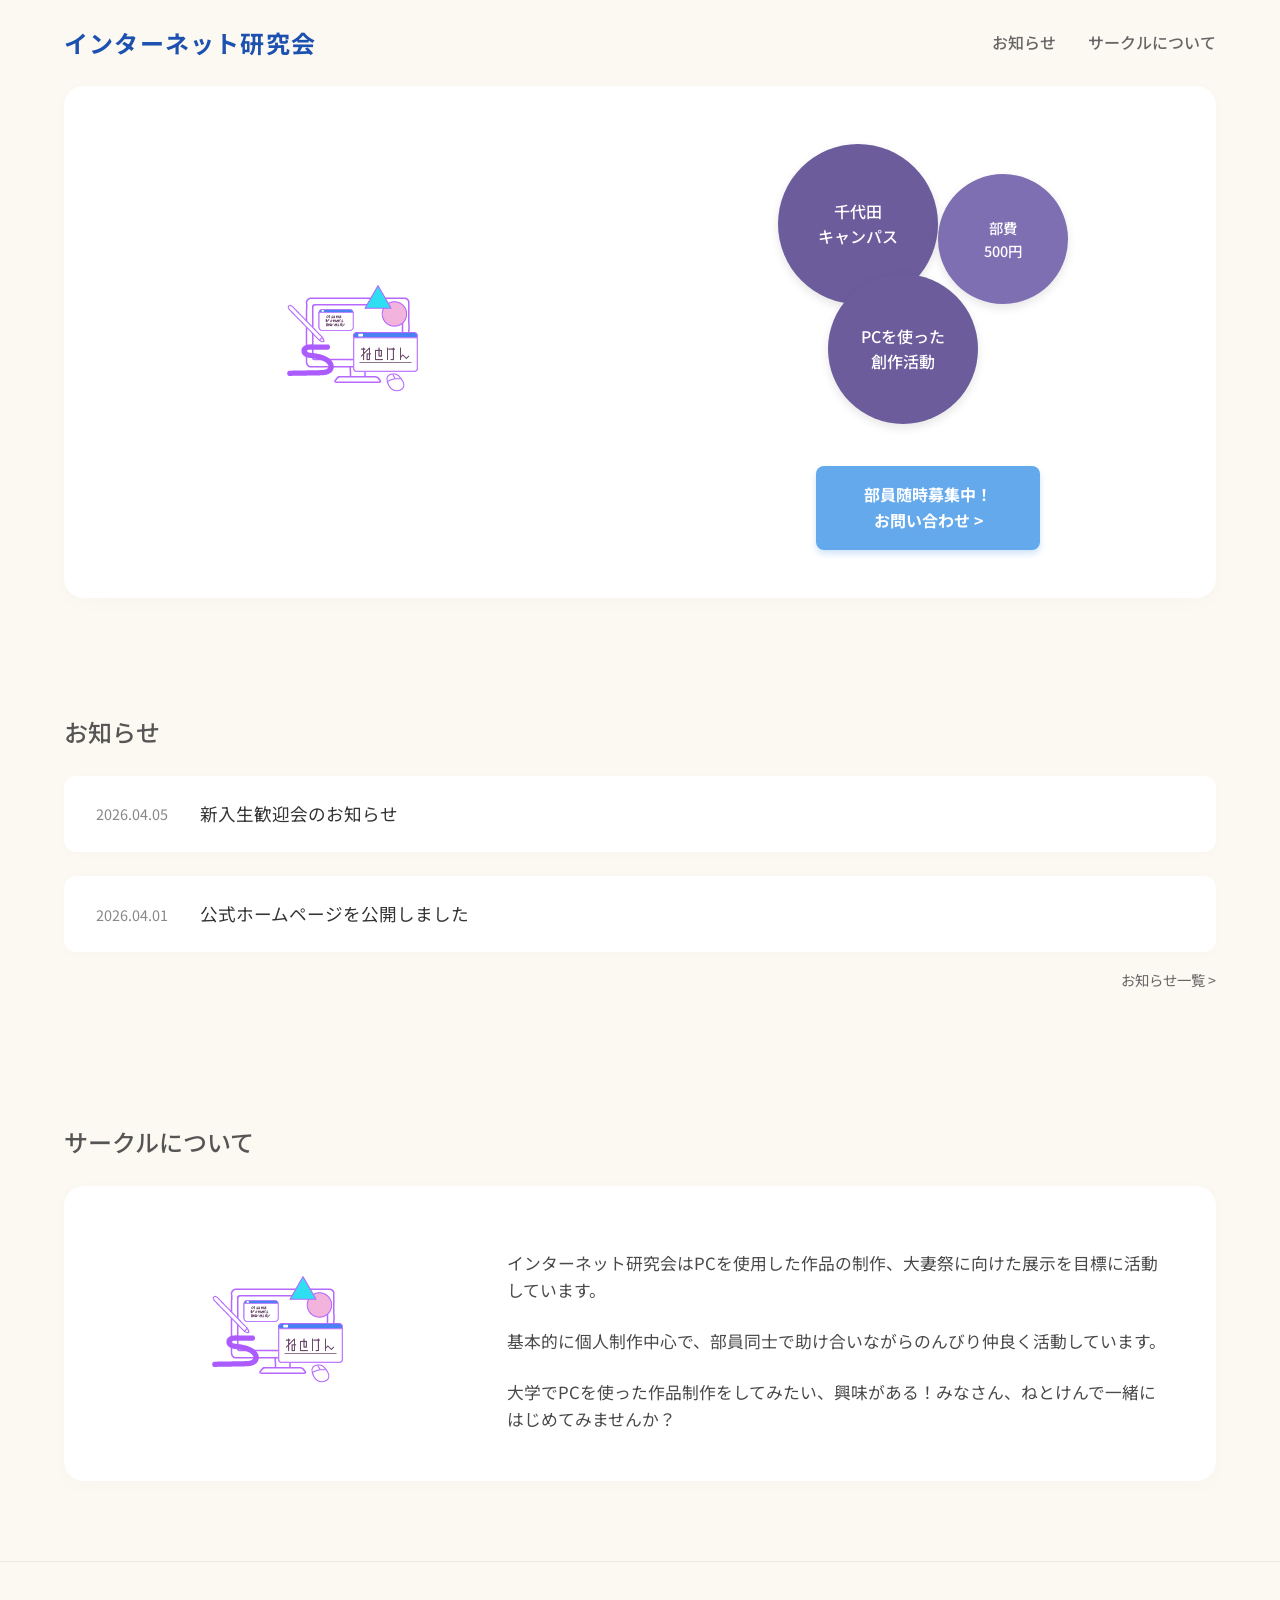
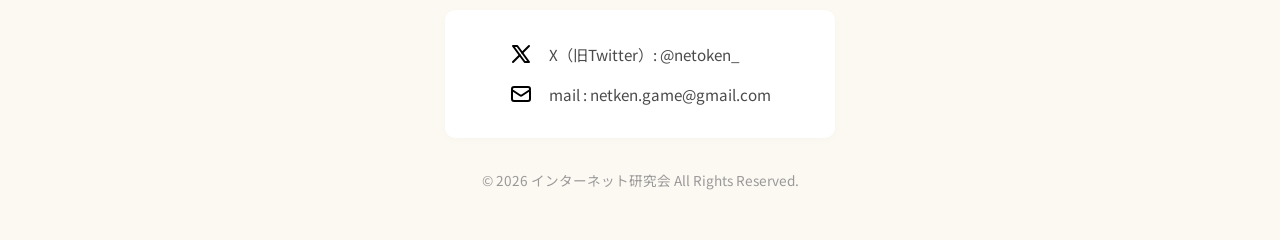
==== index.html @ b16b5ace "Add files via upload" ====
<!DOCTYPE html>
<html lang="ja">
<head>
    <meta charset="UTF-8">
    <meta name="viewport" content="width=device-width, initial-scale=1.0">
    <title>インターネット研究会</title>
    <link rel="stylesheet" href="css/style.css">
</head>
<body>

    <header>
        <div class="logo">インターネット研究会</div>
        <nav class="nav-links">
            <a href="#news">お知らせ</a>
            <a href="#about">サークルについて</a>
        </nav>
    </header>

    <main>
        <!-- Hero Section -->
        <section class="hero">
            <div class="hero-left">
                <img src="img/netken_logo.png" alt="インターネット研究会 イラスト">
            </div>
            <div class="hero-right">
                <div class="circles-container">
                    <div class="circle circle-1">千代田<br>キャンパス</div>
                    <div class="circle circle-2">部費<br>500円</div>
                    <div class="circle circle-3">PCを使った<br>創作活動</div>
                </div>
                <!-- Contact link with mailto -->
                <a href="mailto:netken.game@gmail.com" class="contact-btn">
                    部員随時募集中！<br>
                    お問い合わせ >
                </a>
            </div>
        </section>

        <!-- News Section -->
        <section id="news">
            <h2 class="section-title">お知らせ</h2>
            <div class="news-list">
                <!-- 最新の2つを表示 -->
                <a href="news/article2.html" class="news-item">
                    <div class="news-date">2026.04.05</div>
                    <div class="news-title">新入生歓迎会のお知らせ</div>
                </a>
                <a href="news/article1.html" class="news-item">
                    <div class="news-date">2026.04.01</div>
                    <div class="news-title">公式ホームページを公開しました</div>
                </a>
            </div>
            <div class="news-more">
                <a href="news.html">お知らせ一覧 ></a>
            </div>
        </section>

        <!-- About Section -->
        <section id="about">
            <h2 class="section-title">サークルについて</h2>
            <div class="about-content">
                <div class="about-img">
                    <img src="img/netken_logo.png" alt="サークルについて">
                </div>
                <div class="about-text">
                    <p>インターネット研究会はPCを使用した作品の制作、大妻祭に向けた展示を目標に活動しています。</p>
                    <p>基本的に個人制作中心で、部員同士で助け合いながらのんびり仲良く活動しています。</p>
                    <p>大学でPCを使った作品制作をしてみたい、興味がある！みなさん、ねとけんで一緒にはじめてみませんか？</p>
                </div>
            </div>
        </section>
    </main>

    <footer>
        <div class="footer-inner">
            <a href="https://twitter.com/netoken_" target="_blank" rel="noopener noreferrer" class="footer-contact-item">
                <img src="img/icon_x.svg" alt="X (旧Twitter)">
                <span>X（旧Twitter）: @netoken_</span>
            </a>
            <a href="mailto:netken.game@gmail.com" class="footer-contact-item">
                <img src="img/icon_mail.svg" alt="Mail">
                <span>mail : netken.game@gmail.com</span>
            </a>
        </div>
        <div class="copyright">
            &copy; 2026 インターネット研究会 All Rights Reserved.
        </div>
    </footer>

</body>
</html>
---- css/style.css ----
@charset "UTF-8";
@import url('https://fonts.googleapis.com/css2?family=Noto+Sans+JP:wght@400;500;700&display=swap');

:root {
  --bg-color: #FCF9F2;
  --text-main: #4a4a4a;
  --primary-blue: #1C51AF;
  --button-blue: #64A9EC;
  --button-blue-hover: #4e8ece;
  --circle-dark: #6C5C9C;
  --circle-light: #7E6EB2;
}

body {
  margin: 0;
  padding: 0;
  font-family: 'Noto Sans JP', sans-serif;
  background-color: var(--bg-color);
  color: var(--text-main);
  line-height: 1.6;
}

a {
  text-decoration: none;
  color: inherit;
  transition: opacity 0.2s, color 0.2s;
}

a:hover {
  opacity: 0.7;
}

/* Header */
header {
  display: flex;
  justify-content: space-between;
  align-items: center;
  padding: 1.5rem 4rem;
  max-width: 1200px;
  margin: 0 auto;
}

.logo {
  font-size: 1.5rem;
  font-weight: 700;
  color: var(--primary-blue);
  letter-spacing: 0.05em;
}

.nav-links {
  display: flex;
  gap: 2rem;
}

.nav-links a {
  font-weight: 500;
  color: #666;
}

.nav-links a:hover {
  color: var(--primary-blue);
}

/* Main Container */
main {
  max-width: 1200px;
  margin: 0 auto;
  padding: 0 4rem;
}

/* Hero Section */
.hero {
  display: flex;
  align-items: center;
  justify-content: space-between;
  padding: 3rem 0;
  background-color: #ffffff;
  border-radius: 20px;
  box-shadow: 0 4px 20px rgba(0,0,0,0.02);
  margin-bottom: 4rem;
}

.hero-left {
  flex: 1;
  text-align: center;
}

.hero-left img {
  max-width: 100%;
  height: auto;
  max-height: 350px;
}

.hero-right {
  flex: 1;
  display: flex;
  flex-direction: column;
  align-items: center;
  gap: 2rem;
  position: relative;
}

.circles-container {
  position: relative;
  width: 300px;
  height: 300px;
}

.circle {
  border-radius: 50%;
  display: flex;
  align-items: center;
  justify-content: center;
  position: absolute;
  color: #fff;
  font-weight: 500;
  text-align: center;
  box-shadow: 0 4px 10px rgba(0,0,0,0.1);
}

.circle-1 {
  width: 160px;
  height: 160px;
  background-color: var(--circle-dark);
  top: 10px;
  left: 0;
  font-size: 1rem;
}

.circle-2 {
  width: 130px;
  height: 130px;
  background-color: var(--circle-light);
  top: 40px;
  right: 10px;
  font-size: 0.9rem;
}

.circle-3 {
  width: 150px;
  height: 150px;
  background-color: var(--circle-dark);
  bottom: 10px;
  left: 50px;
  font-size: 1rem;
}

.contact-btn {
  background-color: var(--button-blue);
  color: #fff;
  padding: 1rem 3rem;
  border-radius: 8px;
  font-weight: bold;
  text-align: center;
  display: inline-block;
  box-shadow: 0 4px 6px rgba(100, 169, 236, 0.3);
  transition: all 0.3s ease;
}

.contact-btn:hover {
  background-color: var(--button-blue-hover);
  transform: translateY(-2px);
  box-shadow: 0 6px 12px rgba(100, 169, 236, 0.4);
  opacity: 1;
  color: #fff;
}

/* Sections Common */
section {
  margin-bottom: 5rem;
  padding-top: 2rem;
}

h2.section-title {
  font-size: 1.5rem;
  margin-bottom: 1.5rem;
  color: #555;
  font-weight: 500;
}

/* News Section */
.news-list {
  display: flex;
  flex-direction: column;
  gap: 1.5rem;
  margin-bottom: 1rem;
}

.news-item {
  background-color: #fff;
  padding: 1.5rem 2rem;
  border-radius: 12px;
  box-shadow: 0 2px 10px rgba(0,0,0,0.02);
  display: flex;
  gap: 2rem;
  align-items: center;
  transition: transform 0.2s, box-shadow 0.2s;
}

.news-item:hover {
  transform: translateY(-2px);
  box-shadow: 0 4px 15px rgba(0,0,0,0.05);
}

.news-date {
  color: #888;
  font-size: 0.9rem;
  white-space: nowrap;
}

.news-title {
  font-size: 1.1rem;
  color: #333;
}

.news-more {
  text-align: right;
  font-size: 0.9rem;
}

.news-more a {
  color: #666;
  text-decoration: none;
}
.news-more a:hover {
  color: var(--primary-blue);
  text-decoration: underline;
}

/* About Section */
.about-content {
  display: flex;
  align-items: center;
  gap: 4rem;
  background-color: #fff;
  padding: 3rem;
  border-radius: 20px;
  box-shadow: 0 4px 20px rgba(0,0,0,0.02);
}

.about-img {
  flex: 1;
  text-align: center;
}

.about-img img {
  max-width: 100%;
  height: auto;
  max-height: 250px;
}

.about-text {
  flex: 2;
  font-size: 1.05rem;
}

.about-text p {
  margin-bottom: 1.5rem;
}

.about-text p:last-child {
  margin-bottom: 0;
}

/* Footer */
footer {
  background-color: #FCF9F2;
  padding: 3rem 0;
  text-align: center;
  border-top: 1px solid #efeade;
}

.footer-inner {
  display: inline-flex;
  flex-direction: column;
  align-items: flex-start;
  gap: 1rem;
  background-color: #fff;
  padding: 2rem 4rem;
  border-radius: 10px;
  box-shadow: 0 2px 10px rgba(0,0,0,0.02);
  margin-bottom: 2rem;
}

.footer-contact-item {
  display: flex;
  align-items: center;
  gap: 1rem;
  font-size: 0.95rem;
}

.footer-contact-item img {
  width: 24px;
  height: 24px;
  color: #555;
}

.copyright {
  color: #999;
  font-size: 0.85rem;
}

/* Responsive */
@media (max-width: 1024px) {
  header {
    padding: 1.5rem 2rem;
  }
  main {
    padding: 0 2rem;
  }
}

@media (max-width: 768px) {
  header {
    flex-direction: column;
    gap: 1rem;
  }
  
  .hero {
    flex-direction: column;
    padding: 2rem;
  }
  
  .hero-right {
    margin-top: 2rem;
  }
  
  .about-content {
    flex-direction: column;
    padding: 2rem;
    gap: 2rem;
  }
  
  .news-item {
    flex-direction: column;
    align-items: flex-start;
    gap: 0.5rem;
  }
}

@media (max-width: 480px) {
  .circles-container {
    width: 260px;
    height: 260px;
  }
  .circle-1 { width: 140px; height: 140px; font-size: 0.9rem; }
  .circle-2 { width: 110px; height: 110px; font-size: 0.8rem; top: 20px;}
  .circle-3 { width: 130px; height: 130px; font-size: 0.9rem; left: 30px;}
  
  .footer-inner {
    padding: 1.5rem;
  }
}

/* Article Layout */
.article-container {
  background-color: #fff;
  padding: 3rem;
  border-radius: 20px;
  box-shadow: 0 2px 10px rgba(0,0,0,0.02);
}
.article-header {
  margin-bottom: 2rem;
  border-bottom: 1px solid #eee;
  padding-bottom: 1rem;
}
.article-content p {
  margin-bottom: 1rem;
}
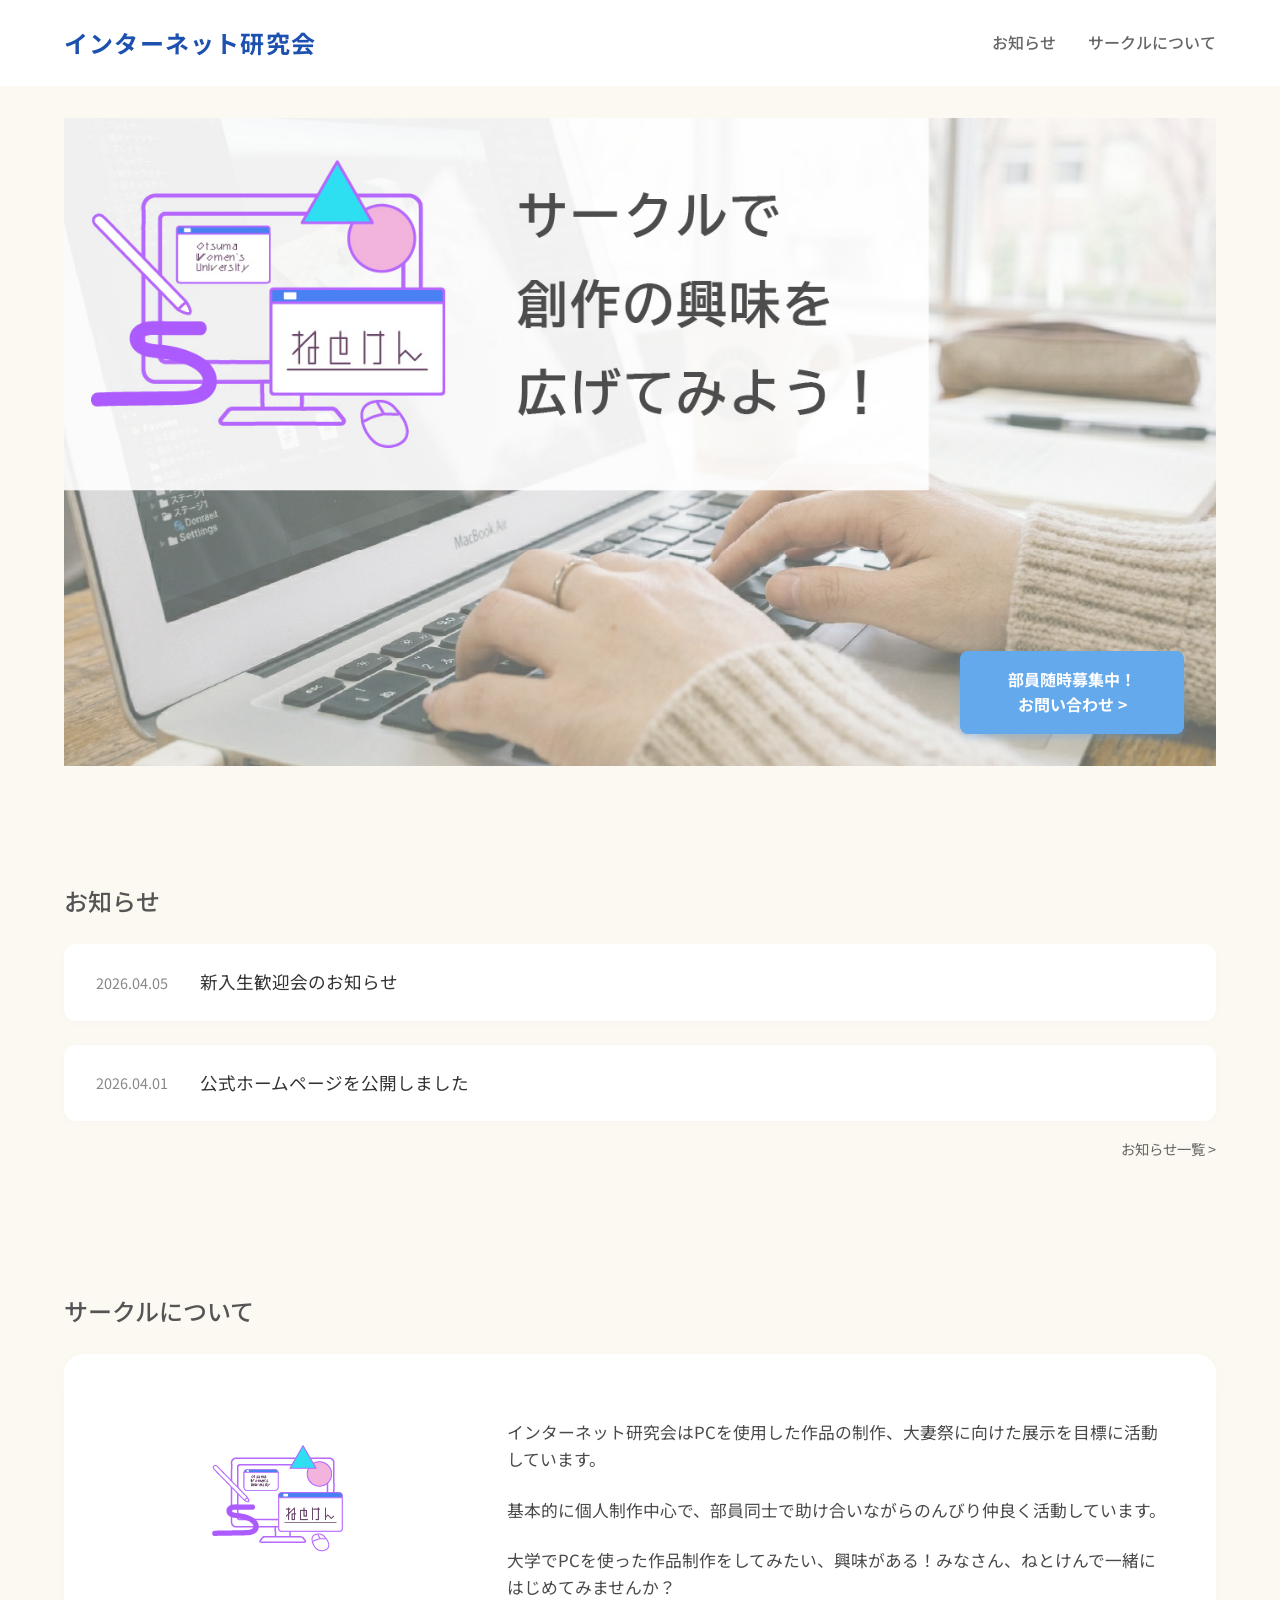
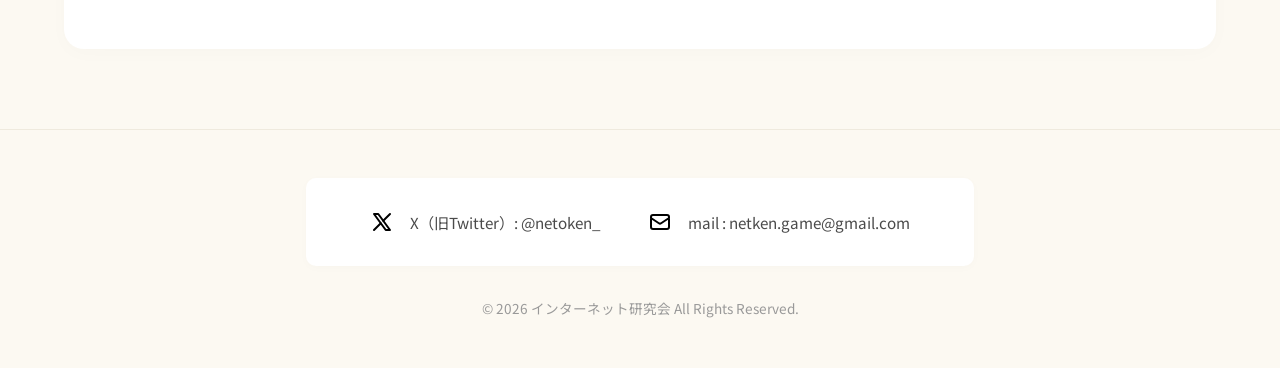
==== commit 7db46f7b: "Initial commit" ====
--- a/index.html
+++ b/index.html
@@ -19,21 +19,11 @@
     <main>
         <!-- Hero Section -->
         <section class="hero">
-            <div class="hero-left">
-                <img src="img/netken_logo.png" alt="インターネット研究会 イラスト">
-            </div>
-            <div class="hero-right">
-                <div class="circles-container">
-                    <div class="circle circle-1">千代田<br>キャンパス</div>
-                    <div class="circle circle-2">部費<br>500円</div>
-                    <div class="circle circle-3">PCを使った<br>創作活動</div>
-                </div>
-                <!-- Contact link with mailto -->
-                <a href="mailto:netken.game@gmail.com" class="contact-btn">
-                    部員随時募集中！<br>
-                    お問い合わせ >
-                </a>
-            </div>
+            <img src="img/top.jpg" alt="サークルで創作の興味を広げてみよう！" class="hero-img">
+            <a href="mailto:netken.game@gmail.com" class="contact-btn top-contact-btn">
+                部員随時募集中！<br>
+                お問い合わせ >
+            </a>
         </section>
 
         <!-- News Section -->
--- a/css/style.css
+++ b/css/style.css
@@ -38,6 +38,7 @@
   padding: 1.5rem 4rem;
   max-width: 1200px;
   margin: 0 auto;
+  background-color: #fff;
 }
 
 .logo {
@@ -70,79 +71,20 @@
 
 /* Hero Section */
 .hero {
-  display: flex;
-  align-items: center;
-  justify-content: space-between;
-  padding: 3rem 0;
-  background-color: #ffffff;
-  border-radius: 20px;
-  box-shadow: 0 4px 20px rgba(0,0,0,0.02);
+  position: relative;
   margin-bottom: 4rem;
 }
 
-.hero-left {
-  flex: 1;
-  text-align: center;
-}
-
-.hero-left img {
-  max-width: 100%;
+.hero-img {
+  width: 100%;
   height: auto;
-  max-height: 350px;
-}
-
-.hero-right {
-  flex: 1;
-  display: flex;
-  flex-direction: column;
-  align-items: center;
-  gap: 2rem;
-  position: relative;
-}
-
-.circles-container {
-  position: relative;
-  width: 300px;
-  height: 300px;
-}
-
-.circle {
-  border-radius: 50%;
-  display: flex;
-  align-items: center;
-  justify-content: center;
+  display: block;
+}
+
+.top-contact-btn {
   position: absolute;
-  color: #fff;
-  font-weight: 500;
-  text-align: center;
-  box-shadow: 0 4px 10px rgba(0,0,0,0.1);
-}
-
-.circle-1 {
-  width: 160px;
-  height: 160px;
-  background-color: var(--circle-dark);
-  top: 10px;
-  left: 0;
-  font-size: 1rem;
-}
-
-.circle-2 {
-  width: 130px;
-  height: 130px;
-  background-color: var(--circle-light);
-  top: 40px;
-  right: 10px;
-  font-size: 0.9rem;
-}
-
-.circle-3 {
-  width: 150px;
-  height: 150px;
-  background-color: var(--circle-dark);
-  bottom: 10px;
-  left: 50px;
-  font-size: 1rem;
+  bottom: 2rem;
+  right: 2rem;
 }
 
 .contact-btn {
@@ -272,9 +214,9 @@
 
 .footer-inner {
   display: inline-flex;
-  flex-direction: column;
-  align-items: flex-start;
-  gap: 1rem;
+  flex-direction: row;
+  align-items: center;
+  gap: 3rem;
   background-color: #fff;
   padding: 2rem 4rem;
   border-radius: 10px;
@@ -317,12 +259,19 @@
   }
   
   .hero {
+    text-align: center;
+  }
+  
+  .top-contact-btn {
+    position: static;
+    display: inline-block;
+    margin-top: 1.5rem;
+  }
+  
+  .footer-inner {
     flex-direction: column;
-    padding: 2rem;
-  }
-  
-  .hero-right {
-    margin-top: 2rem;
+    align-items: flex-start;
+    gap: 1.5rem;
   }
   
   .about-content {
@@ -339,16 +288,12 @@
 }
 
 @media (max-width: 480px) {
-  .circles-container {
-    width: 260px;
-    height: 260px;
-  }
-  .circle-1 { width: 140px; height: 140px; font-size: 0.9rem; }
-  .circle-2 { width: 110px; height: 110px; font-size: 0.8rem; top: 20px;}
-  .circle-3 { width: 130px; height: 130px; font-size: 0.9rem; left: 30px;}
-  
   .footer-inner {
     padding: 1.5rem;
+  }
+  .contact-btn {
+    padding: 0.8rem 2rem;
+    font-size: 0.9rem;
   }
 }
 
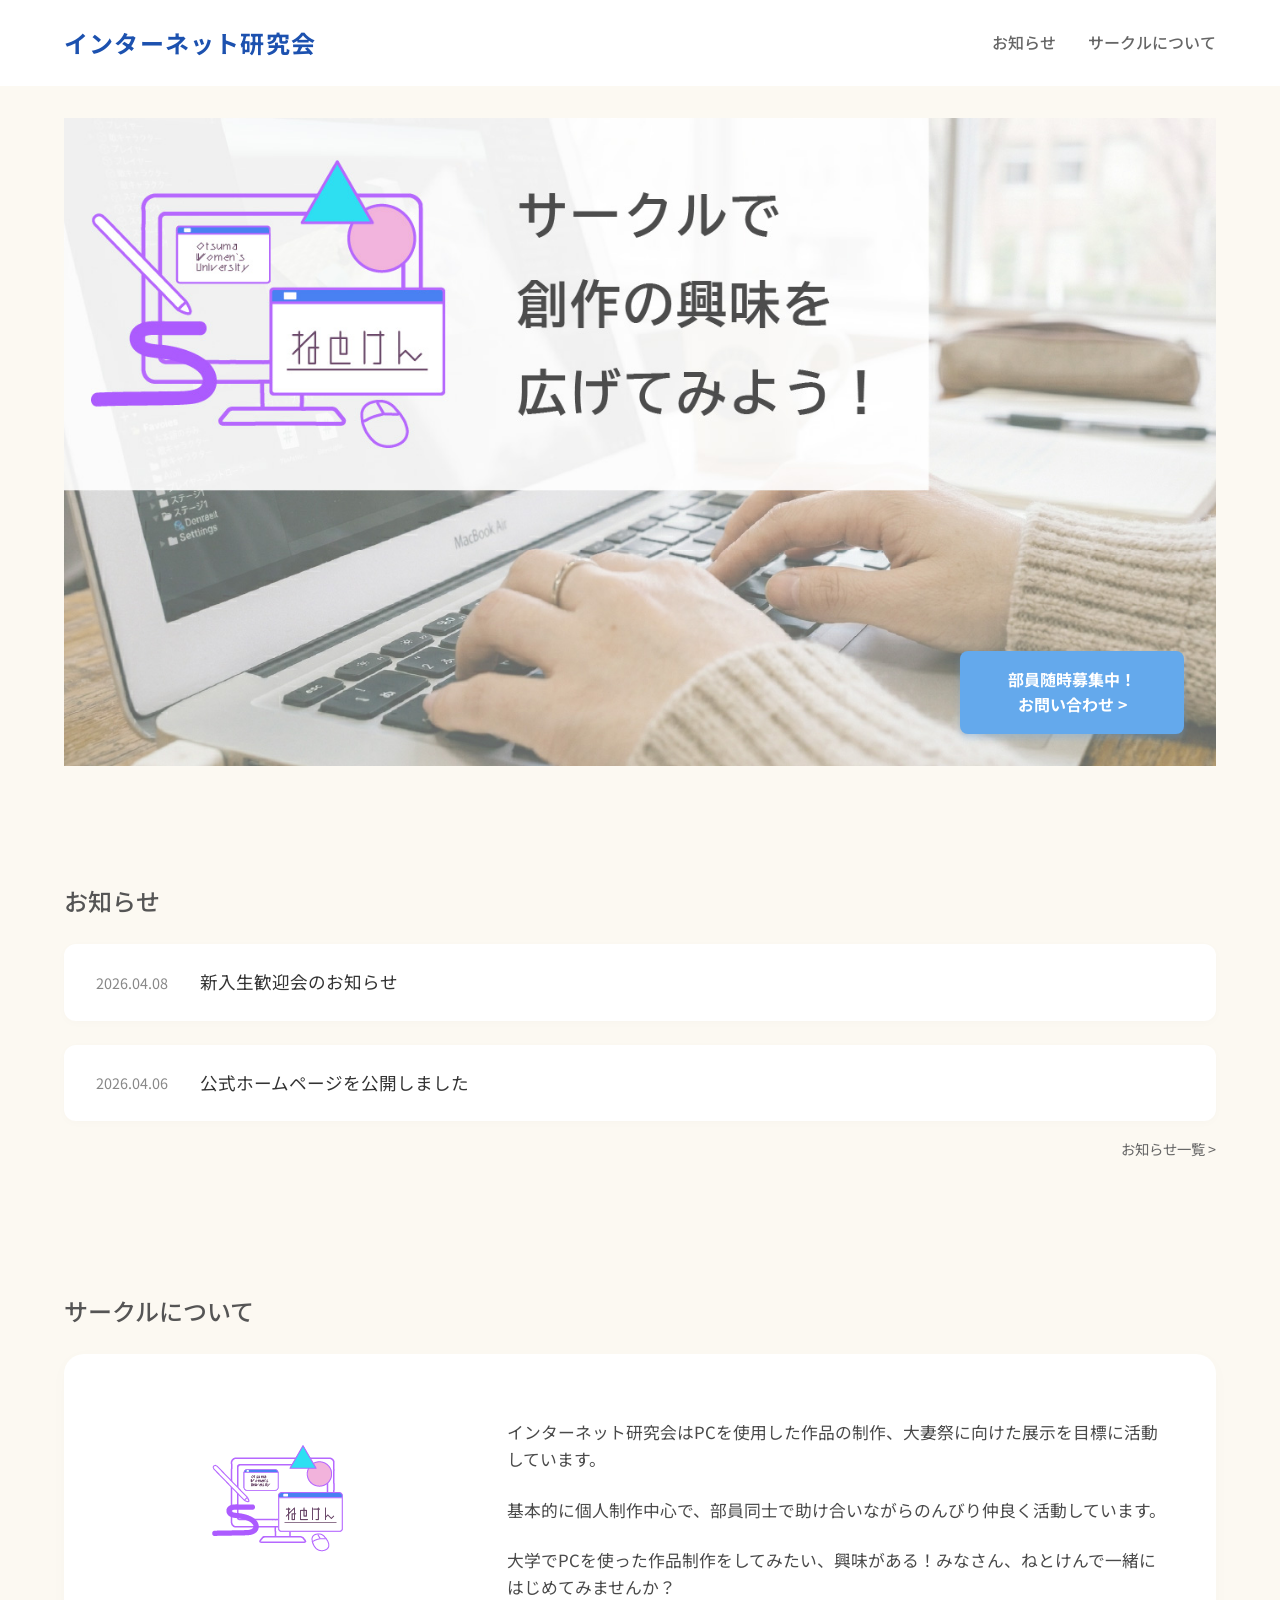
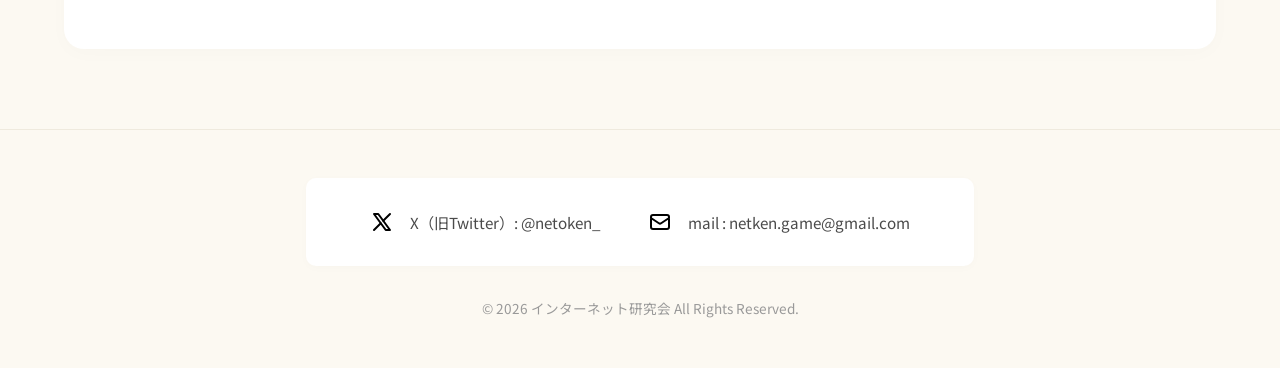
==== commit 6ff20934: "Update articles and index" ====
--- a/index.html
+++ b/index.html
@@ -1,11 +1,13 @@
 <!DOCTYPE html>
 <html lang="ja">
+
 <head>
     <meta charset="UTF-8">
     <meta name="viewport" content="width=device-width, initial-scale=1.0">
     <title>インターネット研究会</title>
     <link rel="stylesheet" href="css/style.css">
 </head>
+
 <body>
 
     <header>
@@ -32,11 +34,11 @@
             <div class="news-list">
                 <!-- 最新の2つを表示 -->
                 <a href="news/article2.html" class="news-item">
-                    <div class="news-date">2026.04.05</div>
+                    <div class="news-date">2026.04.08</div>
                     <div class="news-title">新入生歓迎会のお知らせ</div>
                 </a>
                 <a href="news/article1.html" class="news-item">
-                    <div class="news-date">2026.04.01</div>
+                    <div class="news-date">2026.04.06</div>
                     <div class="news-title">公式ホームページを公開しました</div>
                 </a>
             </div>
@@ -63,7 +65,8 @@
 
     <footer>
         <div class="footer-inner">
-            <a href="https://twitter.com/netoken_" target="_blank" rel="noopener noreferrer" class="footer-contact-item">
+            <a href="https://twitter.com/netoken_" target="_blank" rel="noopener noreferrer"
+                class="footer-contact-item">
                 <img src="img/icon_x.svg" alt="X (旧Twitter)">
                 <span>X（旧Twitter）: @netoken_</span>
             </a>
@@ -78,4 +81,5 @@
     </footer>
 
 </body>
-</html>
+
+</html>
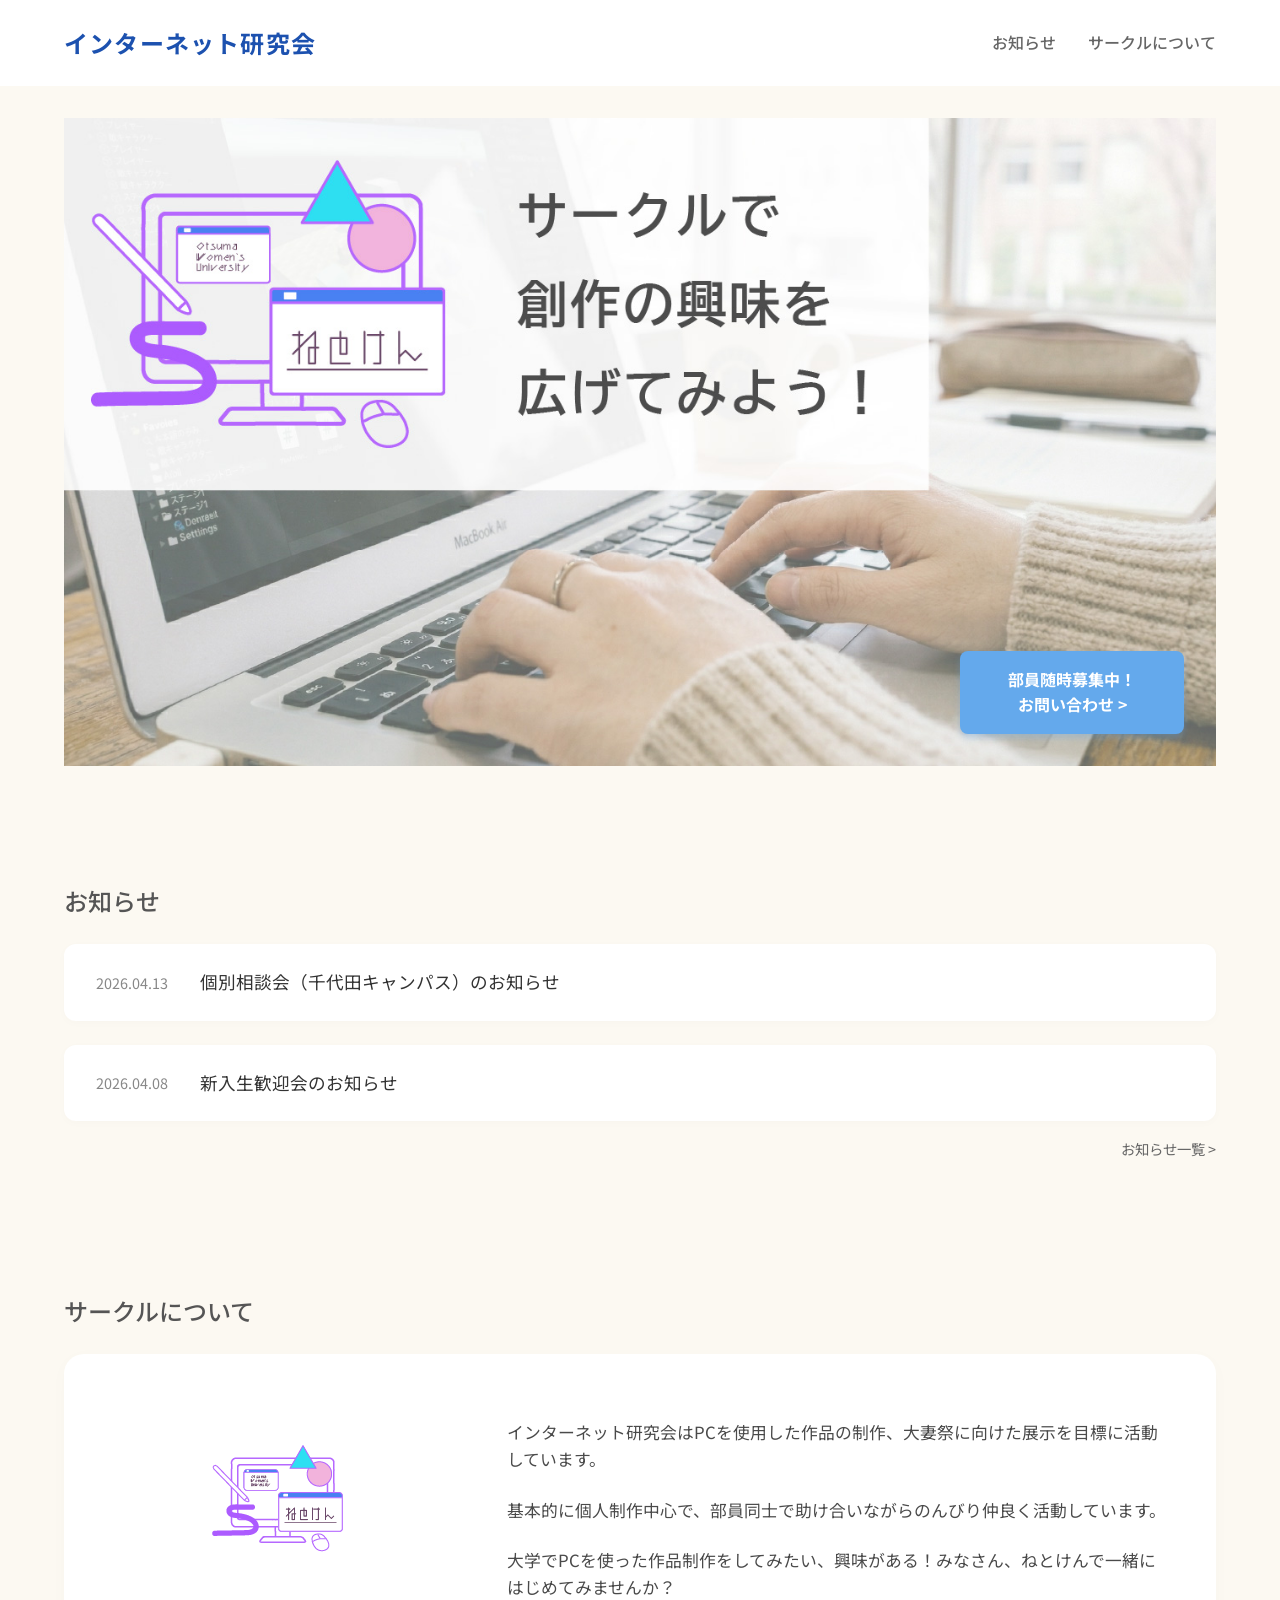
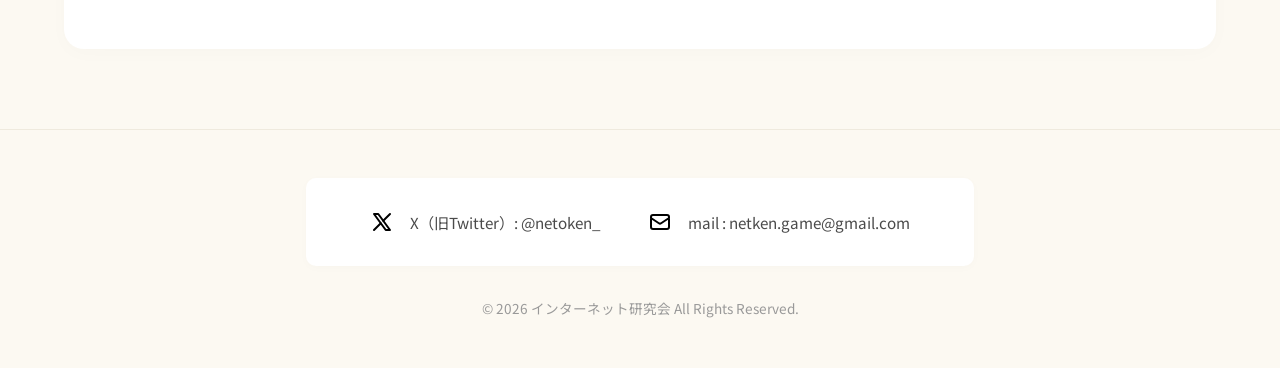
==== commit 8b81c87c: "Update index.html and add article3.html" ====
--- a/index.html
+++ b/index.html
@@ -33,13 +33,13 @@
             <h2 class="section-title">お知らせ</h2>
             <div class="news-list">
                 <!-- 最新の2つを表示 -->
+                <a href="news/article3.html" class="news-item">
+                    <div class="news-date">2026.04.13</div>
+                    <div class="news-title">個別相談会（千代田キャンパス）のお知らせ</div>
+                </a>
                 <a href="news/article2.html" class="news-item">
                     <div class="news-date">2026.04.08</div>
                     <div class="news-title">新入生歓迎会のお知らせ</div>
-                </a>
-                <a href="news/article1.html" class="news-item">
-                    <div class="news-date">2026.04.06</div>
-                    <div class="news-title">公式ホームページを公開しました</div>
                 </a>
             </div>
             <div class="news-more">
